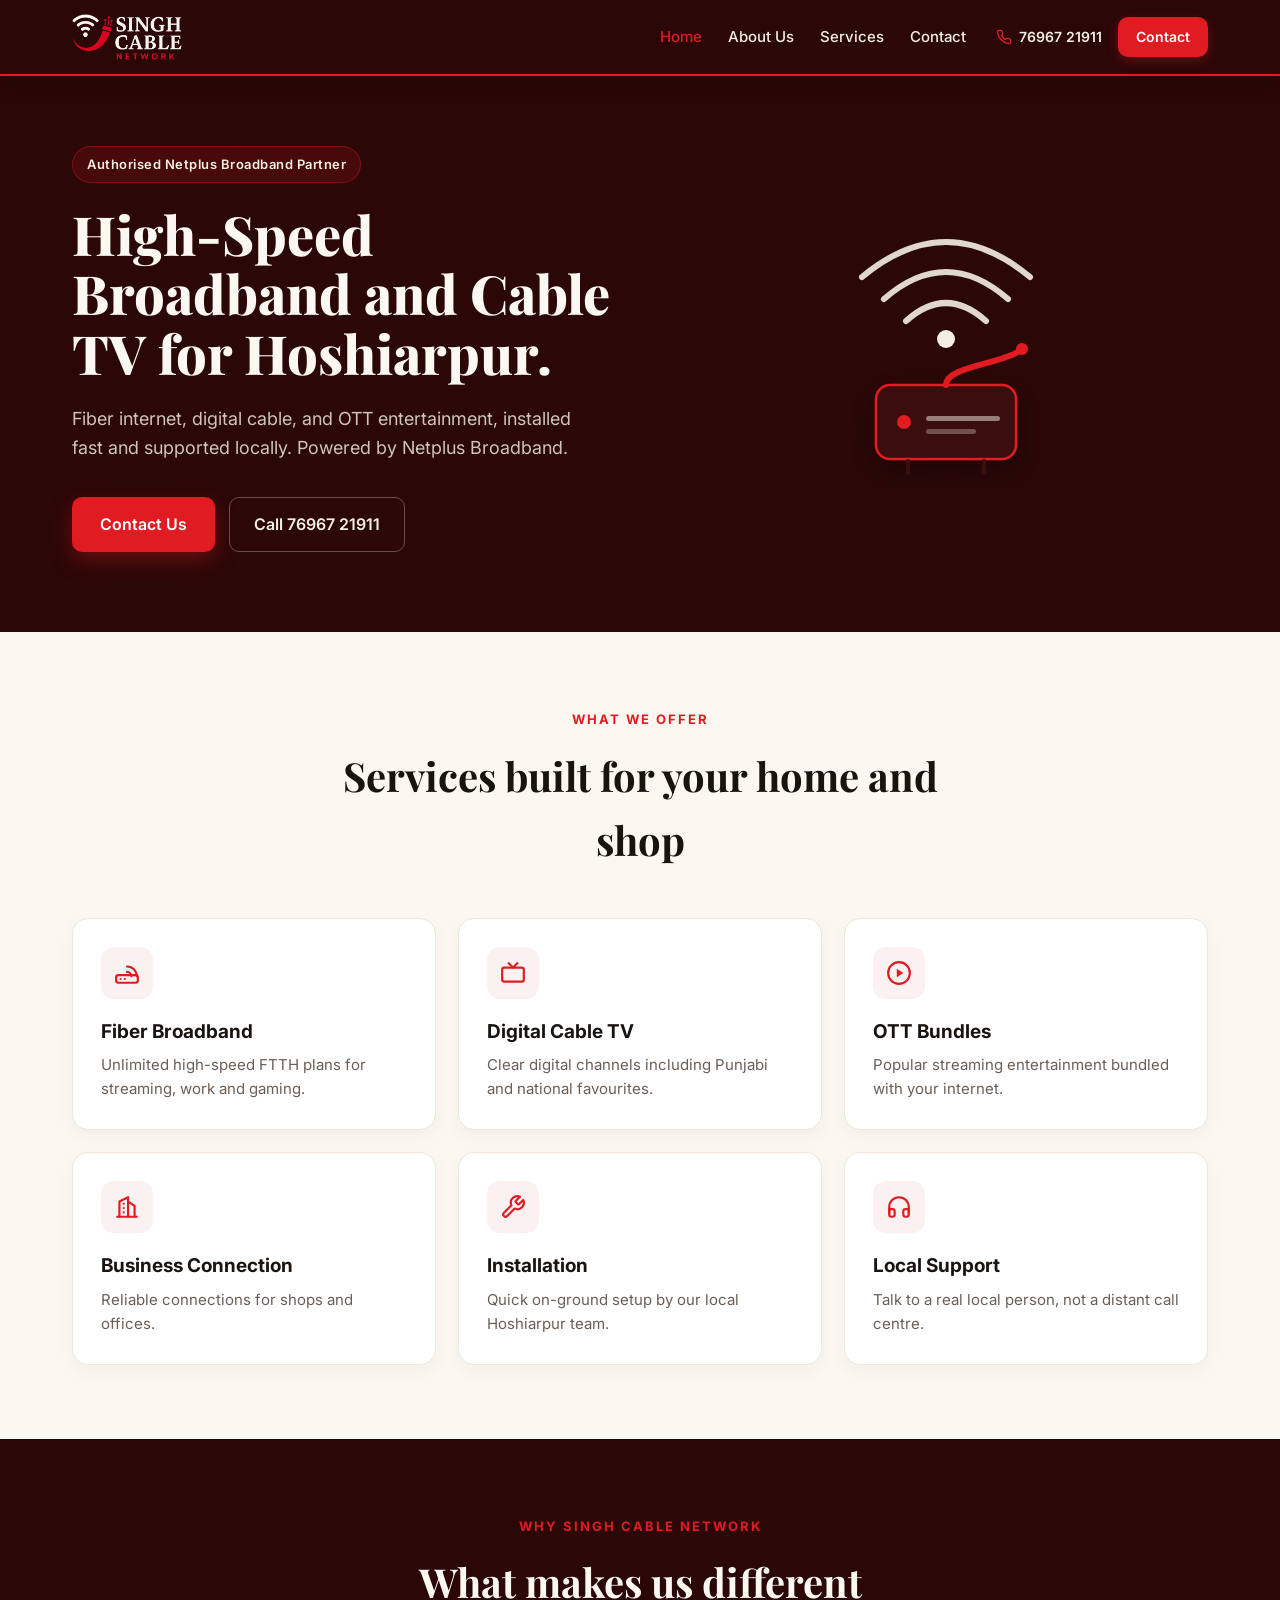
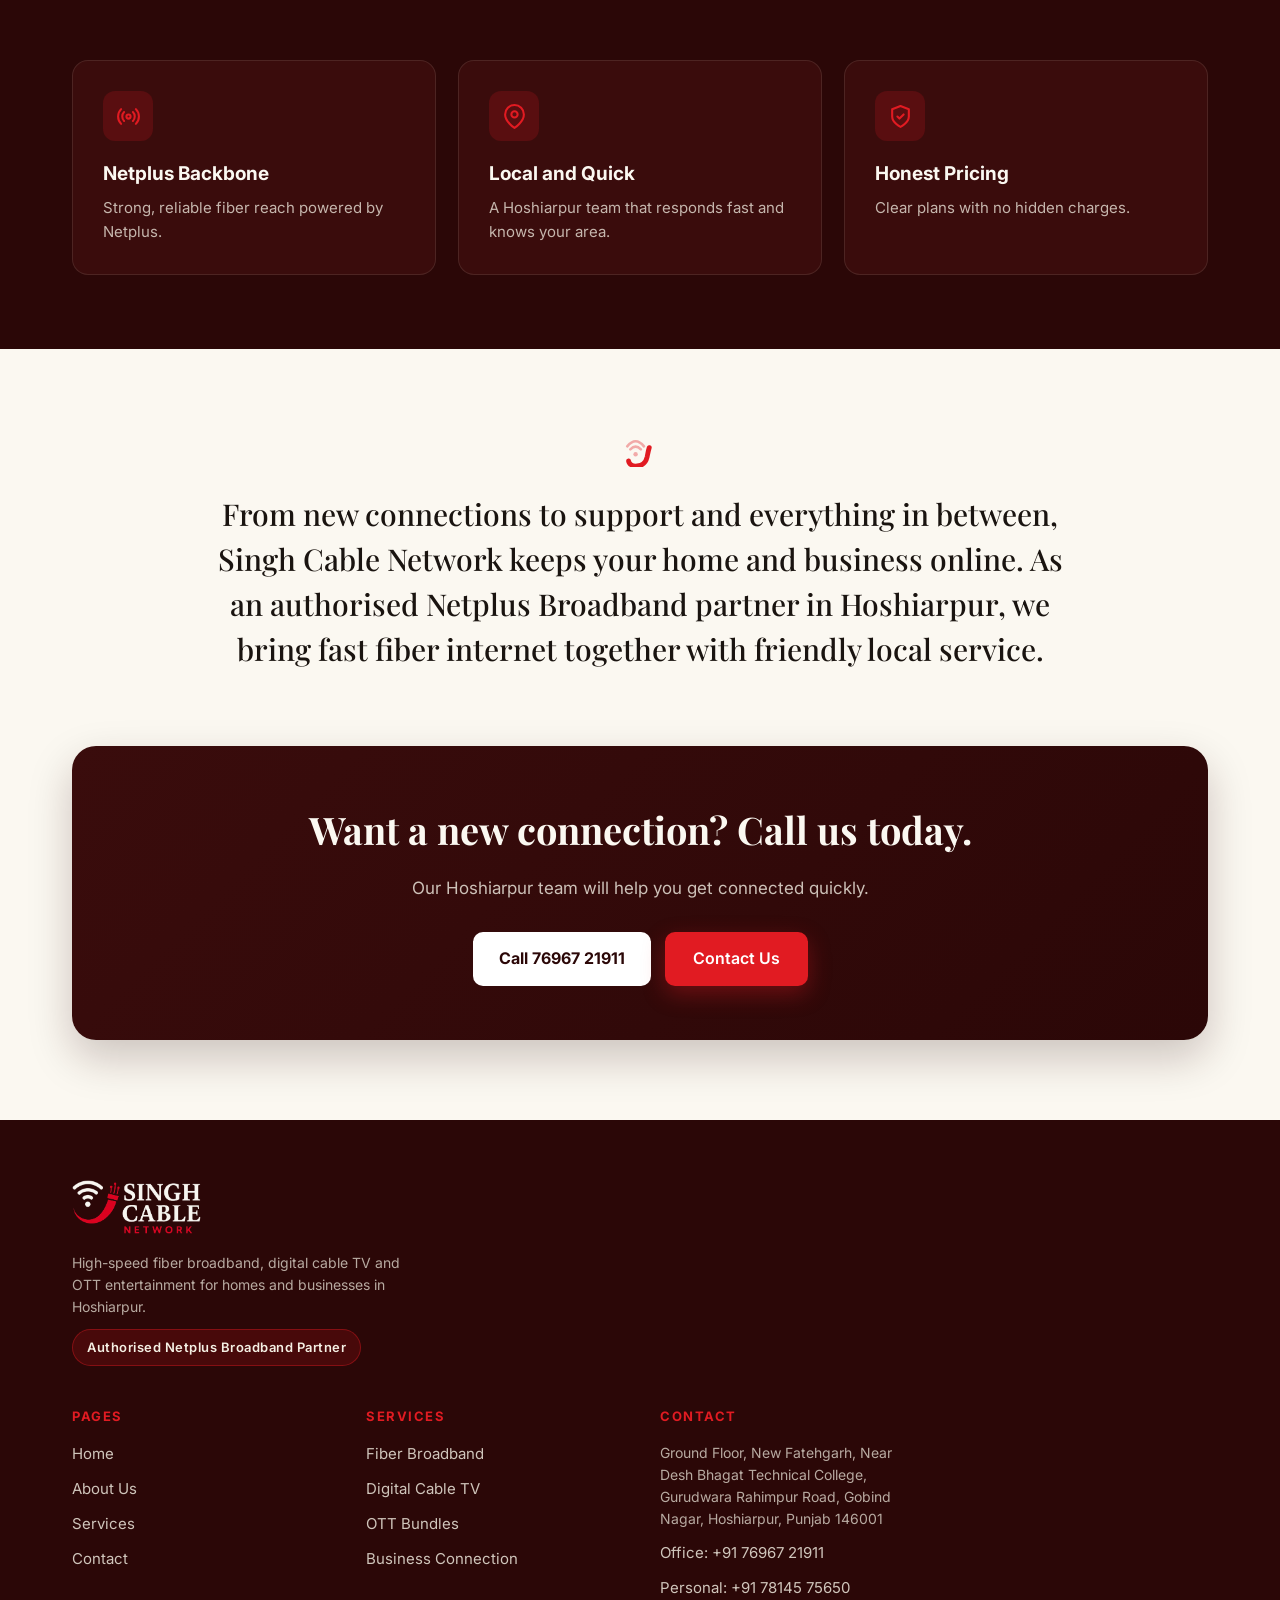
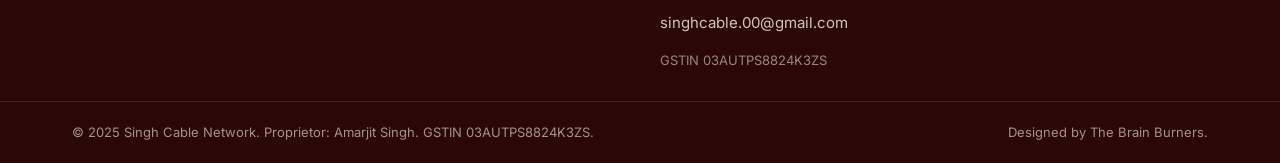
==== site/index.html @ cc9163fa "Add files via upload" ====
<!DOCTYPE html>
<html lang="en">
<head>
  <meta charset="utf-8" />
  <meta name="viewport" content="width=device-width, initial-scale=1" />
  <title>Singh Cable Network | Broadband and Cable TV in Hoshiarpur</title>
  <meta name="description" content="Singh Cable Network is an authorised Netplus Broadband partner in Hoshiarpur offering high-speed fiber broadband, digital cable TV, and OTT bundles for homes and businesses." />
  <link rel="icon" href="assets/favicon.svg" type="image/svg+xml" />
  <link rel="preconnect" href="https://fonts.googleapis.com" />
  <link rel="preconnect" href="https://fonts.gstatic.com" crossorigin />
  <link href="https://fonts.googleapis.com/css2?family=Playfair+Display:wght@500;600;700;800&family=Inter:wght@400;500;600;700&display=swap" rel="stylesheet" />
  <link rel="stylesheet" href="css/styles.css" />
  <script type="application/ld+json">
  {
    "@context": "https://schema.org",
    "@type": "LocalBusiness",
    "name": "Singh Cable Network",
    "description": "Authorised Netplus Broadband partner in Hoshiarpur offering fiber broadband, digital cable TV and OTT bundles.",
    "telephone": "+917696721911",
    "email": "singhcable.00@gmail.com",
    "taxID": "03AUTPS8824K3ZS",
    "areaServed": "Hoshiarpur, Punjab, India",
    "address": {
      "@type": "PostalAddress",
      "streetAddress": "Ground Floor, New Fatehgarh, Near Desh Bhagat Technical College, Gurudwara Rahimpur Road, Gobind Nagar",
      "addressLocality": "Hoshiarpur",
      "addressRegion": "Punjab",
      "postalCode": "146001",
      "addressCountry": "IN"
    }
  }
  </script>
</head>
<body>

  <header class="site-header">
    <div class="container header-inner">
      <a href="index.html" class="logo" aria-label="Singh Cable Network home">
        <img src="images/logo.png" alt="Singh Cable Network" />
      </a>
      <div class="header-group">
        <nav class="nav-desktop">
          <a href="index.html" class="active">Home</a>
          <a href="about.html">About Us</a>
          <a href="services.html">Services</a>
          <a href="contact.html">Contact</a>
        </nav>
        <div class="header-right">
          <a href="tel:+917696721911" class="header-phone">
            <svg width="16" height="16" viewBox="0 0 24 24" fill="none" stroke-width="2" stroke-linecap="round" stroke-linejoin="round"><path d="M22 16.92v3a2 2 0 0 1-2.18 2 19.79 19.79 0 0 1-8.63-3.07 19.5 19.5 0 0 1-6-6 19.79 19.79 0 0 1-3.07-8.67A2 2 0 0 1 4.11 2h3a2 2 0 0 1 2 1.72c.13.96.36 1.9.7 2.81a2 2 0 0 1-.45 2.11L8.09 9.91a16 16 0 0 0 6 6l1.27-1.27a2 2 0 0 1 2.11-.45c.91.34 1.85.57 2.81.7A2 2 0 0 1 22 16.92z"/></svg>
            <span>76967 21911</span>
          </a>
          <a href="contact.html" class="btn btn-red btn-sm">Contact</a>
        </div>
      </div>
      <button class="hamburger" aria-label="Open menu" aria-expanded="false">
        <span></span><span></span><span></span>
      </button>
    </div>
  </header>

  <div class="mobile-menu" hidden>
    <div class="mobile-menu-top">
      <span>Singh Cable Network</span>
      <button class="mobile-close" data-close-menu aria-label="Close menu">&#10005;</button>
    </div>
    <nav class="mobile-nav">
      <a href="index.html">Home</a>
      <a href="about.html">About Us</a>
      <a href="services.html">Services</a>
      <a href="contact.html">Contact</a>
    </nav>
    <a href="tel:+917696721911" class="mobile-call" data-close-menu>Call 76967 21911</a>
  </div>

  <main>
    <!-- Hero -->
    <section class="hero">
      <div class="container hero-inner">
        <div class="hero-text">
          <span class="pill">Authorised Netplus Broadband Partner</span>
          <h1>High-Speed Broadband and Cable TV for Hoshiarpur.</h1>
          <p>Fiber internet, digital cable, and OTT entertainment, installed fast and supported locally. Powered by Netplus Broadband.</p>
          <div class="hero-actions">
            <a href="contact.html" class="btn btn-red">Contact Us</a>
            <a href="tel:+917696721911" class="btn btn-ghost">Call 76967 21911</a>
          </div>
        </div>
        <div class="hero-art">
          <svg width="380" height="320" viewBox="0 0 380 320" aria-hidden="true">
            <defs><filter id="hsh" x="-20%" y="-20%" width="140%" height="140%"><feDropShadow dx="0" dy="10" stdDeviation="14" flood-color="#000" flood-opacity="0.35"/></filter></defs>
            <g fill="none" stroke="#F4EFE3" stroke-width="6" stroke-linecap="round" opacity="0.9">
              <path d="M150 132 Q190 96 230 132" />
              <path d="M128 110 Q190 56 252 110" />
              <path d="M106 88 Q190 18 274 88" />
            </g>
            <circle cx="190" cy="150" r="9" fill="#F4EFE3" />
            <g filter="url(#hsh)">
              <rect x="120" y="196" width="140" height="74" rx="14" fill="#3A0C0C" stroke="#E11B22" stroke-width="2.5" />
              <circle cx="148" cy="233" r="7" fill="#E11B22" />
              <rect x="170" y="227" width="74" height="5" rx="2.5" fill="rgba(244,239,227,0.5)" />
              <rect x="170" y="240" width="50" height="5" rx="2.5" fill="rgba(244,239,227,0.3)" />
              <rect x="150" y="270" width="4" height="16" rx="2" fill="#3A0C0C" />
              <rect x="226" y="270" width="4" height="16" rx="2" fill="#3A0C0C" />
            </g>
            <path d="M190 196 C190 178 240 176 264 162" fill="none" stroke="#E11B22" stroke-width="6" stroke-linecap="round" />
            <circle cx="266" cy="160" r="6" fill="#E11B22" />
          </svg>
        </div>
      </div>
    </section>

    <!-- Services overview -->
    <section class="container section">
      <div class="section-head">
        <span class="eyebrow">What We Offer</span>
        <h2>Services built for your home and shop</h2>
      </div>
      <div class="grid grid-auto mt-46">
        <article class="card">
          <div class="icon-badge"><svg width="26" height="26" viewBox="0 0 24 24" fill="none" stroke-width="2" stroke-linecap="round" stroke-linejoin="round"><rect x="2" y="14" width="20" height="7" rx="2"/><line x1="6" y1="17.5" x2="6" y2="17.5"/><line x1="10" y1="17.5" x2="10" y2="17.5"/><path d="M12 11a4 4 0 0 1 4 4"/><path d="M12 6a9 9 0 0 1 9 9"/></svg></div>
          <h3>Fiber Broadband</h3>
          <p>Unlimited high-speed FTTH plans for streaming, work and gaming.</p>
        </article>
        <article class="card">
          <div class="icon-badge"><svg width="26" height="26" viewBox="0 0 24 24" fill="none" stroke-width="2" stroke-linecap="round" stroke-linejoin="round"><rect x="2" y="7" width="20" height="13" rx="2"/><polyline points="8 3 12 7 16 3"/></svg></div>
          <h3>Digital Cable TV</h3>
          <p>Clear digital channels including Punjabi and national favourites.</p>
        </article>
        <article class="card">
          <div class="icon-badge"><svg width="26" height="26" viewBox="0 0 24 24" fill="none" stroke-width="2" stroke-linecap="round" stroke-linejoin="round"><circle cx="12" cy="12" r="10"/><polygon points="10 8 16 12 10 16 10 8" fill="#E11B22" stroke="none"/></svg></div>
          <h3>OTT Bundles</h3>
          <p>Popular streaming entertainment bundled with your internet.</p>
        </article>
        <article class="card">
          <div class="icon-badge"><svg width="26" height="26" viewBox="0 0 24 24" fill="none" stroke-width="2" stroke-linecap="round" stroke-linejoin="round"><path d="M3 21h18"/><path d="M5 21V7l8-4v18"/><path d="M19 21V11l-6-4"/><line x1="9" y1="9" x2="9" y2="9"/><line x1="9" y1="13" x2="9" y2="13"/><line x1="9" y1="17" x2="9" y2="17"/></svg></div>
          <h3>Business Connection</h3>
          <p>Reliable connections for shops and offices.</p>
        </article>
        <article class="card">
          <div class="icon-badge"><svg width="26" height="26" viewBox="0 0 24 24" fill="none" stroke-width="2" stroke-linecap="round" stroke-linejoin="round"><path d="M14.7 6.3a1 1 0 0 0 0 1.4l1.6 1.6a1 1 0 0 0 1.4 0l3.77-3.77a6 6 0 0 1-7.94 7.94l-6.91 6.91a2.12 2.12 0 0 1-3-3l6.91-6.91a6 6 0 0 1 7.94-7.94l-3.76 3.76z"/></svg></div>
          <h3>Installation</h3>
          <p>Quick on-ground setup by our local Hoshiarpur team.</p>
        </article>
        <article class="card">
          <div class="icon-badge"><svg width="26" height="26" viewBox="0 0 24 24" fill="none" stroke-width="2" stroke-linecap="round" stroke-linejoin="round"><path d="M3 18v-6a9 9 0 0 1 18 0v6"/><path d="M21 19a2 2 0 0 1-2 2h-1a2 2 0 0 1-2-2v-3a2 2 0 0 1 2-2h3z"/><path d="M3 19a2 2 0 0 0 2 2h1a2 2 0 0 0 2-2v-3a2 2 0 0 0-2-2H3z"/></svg></div>
          <h3>Local Support</h3>
          <p>Talk to a real local person, not a distant call centre.</p>
        </article>
      </div>
    </section>

    <!-- What makes us different -->
    <section class="section-dark">
      <div class="container section">
        <div class="section-head">
          <span class="eyebrow">Why Singh Cable Network</span>
          <h2>What makes us different</h2>
        </div>
        <div class="grid grid-auto-sm mt-46">
          <article class="card-dark">
            <div class="icon-badge-dark"><svg width="25" height="25" viewBox="0 0 24 24" fill="none" stroke-width="2" stroke-linecap="round" stroke-linejoin="round"><circle cx="12" cy="12" r="2"/><path d="M16.24 7.76a6 6 0 0 1 0 8.49M7.76 16.24a6 6 0 0 1 0-8.49M19.07 4.93a10 10 0 0 1 0 14.14M4.93 19.07a10 10 0 0 1 0-14.14"/></svg></div>
            <h3>Netplus Backbone</h3>
            <p>Strong, reliable fiber reach powered by Netplus.</p>
          </article>
          <article class="card-dark">
            <div class="icon-badge-dark"><svg width="25" height="25" viewBox="0 0 24 24" fill="none" stroke-width="2" stroke-linecap="round" stroke-linejoin="round"><path d="M21 10c0 7-9 13-9 13s-9-6-9-13a9 9 0 0 1 18 0z"/><circle cx="12" cy="10" r="3"/></svg></div>
            <h3>Local and Quick</h3>
            <p>A Hoshiarpur team that responds fast and knows your area.</p>
          </article>
          <article class="card-dark">
            <div class="icon-badge-dark"><svg width="25" height="25" viewBox="0 0 24 24" fill="none" stroke-width="2" stroke-linecap="round" stroke-linejoin="round"><path d="M12 22s8-4 8-10V5l-8-3-8 3v7c0 6 8 10 8 10z"/><path d="M9 12l2 2 4-4"/></svg></div>
            <h3>Honest Pricing</h3>
            <p>Clear plans with no hidden charges.</p>
          </article>
        </div>
      </div>
    </section>

    <!-- Info quote -->
    <section class="container info">
      <svg width="44" height="44" viewBox="0 0 100 100" aria-hidden="true">
        <g fill="none" stroke="#E11B22" stroke-width="6" stroke-linecap="round" opacity="0.35"><path d="M28 60 Q40 48 52 60"/><path d="M21 53 Q40 30 59 53"/></g>
        <circle cx="40" cy="71" r="5" fill="#E11B22" opacity="0.35"/>
        <path d="M24 86 C26 102 60 104 66 78 C68 68 69 62 71 56" fill="none" stroke="#E11B22" stroke-width="11" stroke-linecap="round"/>
      </svg>
      <p>From new connections to support and everything in between, Singh Cable Network keeps your home and business online. As an authorised Netplus Broadband partner in Hoshiarpur, we bring fast fiber internet together with friendly local service.</p>
    </section>

    <!-- CTA band -->
    <section class="cta-wrap">
      <div class="cta-band">
        <h2>Want a new connection? Call us today.</h2>
        <p>Our Hoshiarpur team will help you get connected quickly.</p>
        <div class="cta-actions">
          <a href="tel:+917696721911" class="btn btn-light">Call 76967 21911</a>
          <a href="contact.html" class="btn btn-red">Contact Us</a>
        </div>
      </div>
    </section>
  </main>

  <!-- FOOTER -->
  <footer class="site-footer">
    <div class="container footer-grid">
      <div class="footer-brand">
        <img src="images/logo.png" alt="Singh Cable Network" />
        <p>High-speed fiber broadband, digital cable TV and OTT entertainment for homes and businesses in Hoshiarpur.</p>
        <span class="pill">Authorised Netplus Broadband Partner</span>
      </div>
      <div class="footer-col">
        <h4>Pages</h4>
        <div class="footer-links">
          <a href="index.html">Home</a>
          <a href="about.html">About Us</a>
          <a href="services.html">Services</a>
          <a href="contact.html">Contact</a>
        </div>
      </div>
      <div class="footer-col">
        <h4>Services</h4>
        <div class="footer-links">
          <span>Fiber Broadband</span>
          <span>Digital Cable TV</span>
          <span>OTT Bundles</span>
          <span>Business Connection</span>
        </div>
      </div>
      <div class="footer-col footer-contact">
        <h4>Contact</h4>
        <p>Ground Floor, New Fatehgarh, Near Desh Bhagat Technical College, Gurudwara Rahimpur Road, Gobind Nagar, Hoshiarpur, Punjab 146001</p>
        <div class="footer-links">
          <a href="tel:+917696721911">Office: +91 76967 21911</a>
          <a href="tel:+917814575650">Personal: +91 78145 75650</a>
          <a href="mailto:singhcable.00@gmail.com">singhcable.00@gmail.com</a>
          <span class="gstin">GSTIN 03AUTPS8824K3ZS</span>
        </div>
      </div>
    </div>
    <div class="footer-bottom">
      <div class="container">
        <p>&copy; 2025 Singh Cable Network. Proprietor: Amarjit Singh. GSTIN 03AUTPS8824K3ZS.</p>
        <p>Designed by The Brain Burners.</p>
      </div>
    </div>
  </footer>

  <script src="js/main.js"></script>
</body>
</html>
---- site/css/styles.css ----
/* =========================================================
   Singh Cable Network — Site stylesheet
   ========================================================= */

:root {
  --maroon-deep: #2B0707;
  --maroon: #3A0C0C;
  --red: #E11B22;
  --red-dark: #B5141A;
  --cream: #F4EFE3;
  --cream-2: #FBF8F1;
  --ink: #1A1410;
  --muted: #6B5E55;
  --serif: 'Playfair Display', Georgia, serif;
  --sans: 'Inter', system-ui, -apple-system, sans-serif;
}

* { box-sizing: border-box; }
html { scroll-behavior: smooth; }
body {
  margin: 0;
  font-family: var(--sans);
  color: var(--ink);
  background: var(--cream-2);
  line-height: 1.6;
}
a { text-decoration: none; }
img { max-width: 100%; display: block; }
input, textarea, button { font-family: inherit; }
::selection { background: var(--red); color: #fff; }
:focus-visible { outline: 3px solid var(--red); outline-offset: 2px; border-radius: 4px; }

.container { max-width: 1180px; margin: 0 auto; padding-left: 22px; padding-right: 22px; }

/* ---------- Buttons ---------- */
.btn {
  display: inline-flex;
  align-items: center;
  justify-content: center;
  gap: 8px;
  font-weight: 600;
  border-radius: 10px;
  border: none;
  cursor: pointer;
  transition: background .15s ease, box-shadow .15s ease, transform .15s ease;
}
.btn-red { background: var(--red); color: #fff; font-size: 16px; padding: 14px 28px; box-shadow: 0 8px 22px rgba(225,27,34,.34); }
.btn-red:hover { background: var(--red-dark); }
.btn-sm { font-size: 14px; padding: 9px 18px; box-shadow: 0 4px 12px rgba(225,27,34,.3); }
.btn-light { background: #fff; color: var(--maroon-deep); font-size: 16px; font-weight: 700; padding: 14px 26px; border-radius: 10px; }
.btn-ghost { background: transparent; color: var(--cream); font-size: 16px; padding: 14px 24px; border-radius: 10px; border: 1px solid rgba(244,239,227,.3); }
.btn-dark { background: var(--maroon-deep); color: var(--cream); font-size: 15px; padding: 12px 24px; border-radius: 10px; }
.btn-block { width: 100%; }

/* ---------- Header ---------- */
.site-header {
  position: sticky;
  top: 0;
  z-index: 50;
  background: var(--maroon-deep);
  border-bottom: 2px solid var(--red);
  box-shadow: 0 6px 24px rgba(0,0,0,.18);
}
.header-inner {
  display: flex;
  align-items: center;
  justify-content: space-between;
  gap: 18px;
  padding-top: 14px;
  padding-bottom: 14px;
}
.logo img { height: 46px; width: auto; }
.nav-desktop { display: flex; align-items: center; gap: 26px; }
.nav-desktop a { color: var(--cream); font-size: 15px; font-weight: 500; }
.nav-desktop a:hover { color: #fff; }
.nav-desktop a.active { color: var(--red); }
.header-right { display: flex; align-items: center; gap: 16px; }
.header-phone { display: flex; align-items: center; gap: 7px; color: var(--cream); font-size: 14px; font-weight: 600; }
.header-phone svg { stroke: var(--red); }
.header-group { display: flex; align-items: center; gap: 30px; }

.hamburger {
  display: none;
  flex-direction: column;
  gap: 4px;
  background: transparent;
  border: 1px solid rgba(244,239,227,.3);
  border-radius: 9px;
  padding: 9px 11px;
}
.hamburger span { display: block; width: 20px; height: 2px; background: var(--cream); border-radius: 2px; }

/* ---------- Mobile menu ---------- */
.mobile-menu {
  position: fixed;
  inset: 0;
  z-index: 60;
  background: var(--maroon-deep);
  display: flex;
  flex-direction: column;
  padding: 22px;
}
.mobile-menu[hidden] { display: none; }
.mobile-menu-top { display: flex; justify-content: space-between; align-items: center; }
.mobile-menu-top span { font-family: var(--serif); font-weight: 700; font-size: 20px; color: var(--cream); }
.mobile-close { background: transparent; border: 1px solid rgba(244,239,227,.3); border-radius: 9px; padding: 8px 12px; color: var(--cream); font-size: 18px; cursor: pointer; }
.mobile-nav { display: flex; flex-direction: column; gap: 6px; margin-top: 42px; }
.mobile-nav a { color: var(--cream); font-size: 22px; font-weight: 600; padding: 16px 4px; border-bottom: 1px solid rgba(244,239,227,.12); }
.mobile-call { margin-top: auto; background: var(--red); color: #fff; font-size: 17px; font-weight: 600; padding: 15px; border-radius: 10px; text-align: center; }

/* ---------- Sections ---------- */
.section { padding-top: 74px; padding-bottom: 74px; }
.section-dark { background: var(--maroon-deep); color: var(--cream); }
.eyebrow { color: var(--red); font-size: 13px; font-weight: 700; letter-spacing: 2px; text-transform: uppercase; }
.section-head { text-align: center; max-width: 620px; margin: 0 auto; }
.section-head h2 { font-family: var(--serif); font-weight: 700; font-size: clamp(28px,4vw,40px); margin: 12px 0 0; }
.section-dark .section-head h2 { color: var(--cream-2); }

/* ---------- Hero ---------- */
.hero { background: var(--maroon-deep); color: var(--cream); overflow: hidden; }
.hero-inner { display: flex; flex-wrap: wrap; align-items: center; gap: 48px; padding-top: 70px; padding-bottom: 80px; }
.hero-text { flex: 1 1 360px; min-width: 300px; }
.pill {
  display: inline-block;
  background: rgba(225,27,34,.16);
  color: var(--cream);
  font-size: 13px;
  font-weight: 600;
  letter-spacing: .5px;
  padding: 7px 14px;
  border-radius: 999px;
  border: 1px solid rgba(225,27,34,.4);
}
.hero h1 { font-family: var(--serif); font-weight: 800; font-size: clamp(34px,5vw,54px); line-height: 1.1; margin: 22px 0 0; color: var(--cream-2); }
.hero p { font-size: 18px; color: rgba(244,239,227,.82); margin: 22px 0 0; max-width: 520px; }
.hero-actions { margin-top: 34px; display: flex; flex-wrap: wrap; gap: 14px; }
.hero-art { flex: 1 1 320px; min-width: 280px; display: flex; justify-content: center; }
.hero-art svg { max-width: 100%; height: auto; }

/* ---------- Page hero (interior) ---------- */
.page-hero { background: var(--maroon-deep); color: var(--cream); }
.page-hero .container { padding-top: 62px; padding-bottom: 48px; }
.page-hero h1 { font-family: var(--serif); font-weight: 800; font-size: clamp(32px,5vw,50px); line-height: 1.12; margin: 14px 0 0; color: var(--cream-2); max-width: 760px; }
.page-hero p { font-size: 18px; color: rgba(244,239,227,.8); margin: 18px 0 0; max-width: 600px; }

/* ---------- Cards grid ---------- */
.grid { display: grid; gap: 22px; }
.grid-auto { grid-template-columns: repeat(auto-fit, minmax(280px, 1fr)); }
.grid-auto-sm { grid-template-columns: repeat(auto-fit, minmax(260px, 1fr)); }
.mt-46 { margin-top: 46px; }

.card {
  background: #fff;
  border: 1px solid #efe7da;
  border-radius: 16px;
  padding: 28px;
  box-shadow: 0 6px 18px rgba(43,7,7,.04);
  transition: box-shadow .18s ease, border-color .18s ease;
}
.card:hover { box-shadow: 0 14px 32px rgba(43,7,7,.1); border-color: var(--red); }
.card h3 { font-size: 19px; font-weight: 700; margin: 18px 0 6px; color: var(--ink); }
.card p { font-size: 15px; color: var(--muted); margin: 0; }

.icon-badge {
  width: 52px; height: 52px;
  border-radius: 13px;
  background: #FBF1F1;
  display: flex; align-items: center; justify-content: center;
}
.icon-badge svg { stroke: var(--red); }

/* dark cards */
.card-dark {
  background: var(--maroon);
  border: 1px solid rgba(244,239,227,.1);
  border-radius: 16px;
  padding: 30px;
}
.card-dark h3 { font-size: 19px; font-weight: 700; margin: 18px 0 6px; color: var(--cream-2); }
.card-dark p { font-size: 15px; color: rgba(244,239,227,.75); margin: 0; }
.icon-badge-dark {
  width: 50px; height: 50px;
  border-radius: 12px;
  background: rgba(225,27,34,.18);
  display: flex; align-items: center; justify-content: center;
}
.icon-badge-dark svg { stroke: var(--red); }

/* ---------- Info quote ---------- */
.info { max-width: 900px; margin: 0 auto; text-align: center; padding-top: 74px; padding-bottom: 74px; }
.info svg { margin-bottom: 18px; }
.info p { font-family: var(--serif); font-size: clamp(22px,3vw,30px); line-height: 1.5; color: var(--ink); margin: 0; font-weight: 500; }

/* ---------- CTA band ---------- */
.cta-wrap { max-width: 1180px; margin: 0 auto; padding: 0 22px 80px; }
.cta-band {
  background: linear-gradient(135deg, var(--maroon) 0%, var(--maroon-deep) 100%);
  border-radius: 24px;
  padding: 54px 40px;
  text-align: center;
  box-shadow: 0 18px 44px rgba(43,7,7,.22);
}
.cta-band h2 { font-family: var(--serif); font-weight: 700; font-size: clamp(26px,4vw,38px); color: var(--cream-2); margin: 0; }
.cta-band p { font-size: 17px; color: rgba(244,239,227,.8); margin: 14px 0 30px; }
.cta-actions { display: flex; flex-wrap: wrap; gap: 14px; justify-content: center; }

/* ---------- About ---------- */
.about-story { display: flex; flex-wrap: wrap; gap: 48px; align-items: flex-start; padding-top: 70px; padding-bottom: 70px; }
.about-story-text { flex: 1 1 380px; min-width: 300px; }
.about-story-text h2 { font-family: var(--serif); font-weight: 700; font-size: 30px; color: var(--ink); margin: 0 0 18px; }
.about-story-text p { font-size: 17px; color: #473d35; margin: 0 0 16px; }
.about-story-text p:last-child { margin-bottom: 0; }
.fact-card {
  flex: 1 1 280px; min-width: 260px;
  background: #fff;
  border: 1px solid #efe7da;
  border-radius: 18px;
  padding: 32px;
  box-shadow: 0 8px 24px rgba(43,7,7,.06);
}
.fact-row { display: flex; justify-content: space-between; padding: 14px 0; border-bottom: 1px solid #f0e9dd; }
.fact-row:last-child { border-bottom: none; }
.fact-row .label { color: var(--muted); font-size: 15px; }
.fact-row .value { font-weight: 700; color: var(--ink); }
.fact-row .value.small { font-size: 13px; }

.team-heading { font-family: var(--serif); font-weight: 700; font-size: 30px; color: var(--ink); margin: 0 0 24px; }
.team-card { background: #fff; border: 1px solid #efe7da; border-radius: 16px; padding: 28px; display: flex; align-items: center; gap: 20px; }
.avatar {
  width: 66px; height: 66px; flex: none;
  border-radius: 50%;
  display: flex; align-items: center; justify-content: center;
  font-family: var(--serif); font-weight: 700; font-size: 24px;
}
.avatar.maroon { background: var(--maroon-deep); color: var(--cream); }
.avatar.red { background: var(--red); color: #fff; }
.team-card h3 { font-size: 19px; font-weight: 700; margin: 0; color: var(--ink); }
.team-card p { font-size: 15px; color: var(--muted); margin: 4px 0 0; }

.values { display: grid; gap: 18px; grid-template-columns: repeat(auto-fit, minmax(220px, 1fr)); }
.value { text-align: center; padding: 24px; }
.value .icon-badge { margin: 0 auto; width: 54px; height: 54px; border-radius: 14px; }
.value h3 { font-size: 17px; font-weight: 700; margin: 16px 0 4px; color: var(--ink); }
.value p { font-size: 14px; color: var(--muted); margin: 0; }

/* ---------- Services list ---------- */
.svc-list { max-width: 1080px; margin: 0 auto; display: flex; flex-direction: column; gap: 22px; padding-top: 64px; padding-bottom: 30px; }
.svc-row {
  background: #fff;
  border: 1px solid #efe7da;
  border-radius: 18px;
  padding: 32px;
  display: flex; flex-wrap: wrap; gap: 26px; align-items: flex-start;
}
.svc-icon { width: 58px; height: 58px; flex: none; border-radius: 14px; background: #FBF1F1; display: flex; align-items: center; justify-content: center; }
.svc-icon svg { stroke: var(--red); }
.svc-body { flex: 1 1 320px; }
.svc-body h2 { font-family: var(--serif); font-size: 24px; font-weight: 700; margin: 0 0 8px; color: var(--ink); }
.svc-body p { font-size: 16px; color: #473d35; margin: 0; }
.svc-note-wrap { max-width: 1080px; margin: 0 auto; padding: 20px 22px 84px; }
.svc-note { background: #FBF1F1; border: 1px solid #f3dada; border-radius: 18px; padding: 36px; text-align: center; }
.svc-note p { font-size: 17px; color: #473d35; margin: 0 auto 22px; max-width: 640px; }

/* ---------- Contact ---------- */
.contact-grid { display: flex; flex-wrap: wrap; gap: 34px; align-items: flex-start; padding-top: 56px; padding-bottom: 84px; }
.contact-info {
  flex: 1 1 360px; min-width: 300px;
  background: var(--maroon-deep); color: var(--cream);
  border-radius: 20px; padding: 38px;
  box-shadow: 0 14px 36px rgba(43,7,7,.18);
}
.contact-info h2 { font-family: var(--serif); font-size: 24px; font-weight: 700; margin: 0 0 24px; color: var(--cream-2); }
.contact-line { display: flex; gap: 14px; align-items: flex-start; margin-bottom: 22px; }
.contact-mini-icon {
  width: 40px; height: 40px; flex: none;
  border-radius: 10px; background: rgba(225,27,34,.18);
  display: flex; align-items: center; justify-content: center;
}
.contact-mini-icon svg { stroke: var(--red); }
.contact-line p { font-size: 15px; color: rgba(244,239,227,.85); margin: 0; line-height: 1.55; }
.contact-methods { display: flex; flex-direction: column; gap: 12px; margin-bottom: 24px; }
.contact-method { display: flex; gap: 14px; align-items: center; color: var(--cream); }
.contact-method .meta { display: block; font-size: 12px; color: rgba(244,239,227,.6); }
.contact-method .val { font-size: 16px; font-weight: 600; }
.contact-meta-row { border-top: 1px solid rgba(244,239,227,.14); padding-top: 18px; display: flex; flex-wrap: wrap; gap: 24px; }
.contact-meta-row .meta { display: block; font-size: 12px; color: rgba(244,239,227,.6); }
.contact-meta-row .val { font-size: 15px; font-weight: 600; }
.maps-btn { margin-top: 22px; display: flex; align-items: center; justify-content: center; gap: 9px; background: var(--red); color: #fff; font-size: 15px; font-weight: 600; padding: 13px; border-radius: 11px; }
.maps-btn:hover { background: var(--red-dark); }
.maps-btn svg { stroke: #fff; }

.contact-form-card {
  flex: 1 1 380px; min-width: 300px;
  background: #fff;
  border: 1px solid #efe7da;
  border-radius: 20px;
  padding: 38px;
  box-shadow: 0 8px 24px rgba(43,7,7,.06);
}
.contact-form-card h2 { font-family: var(--serif); font-size: 24px; font-weight: 700; margin: 0 0 6px; color: var(--ink); }
.form-intro { font-size: 15px; color: var(--muted); margin: 0 0 24px; }
.field-label { display: block; font-size: 14px; font-weight: 600; color: var(--ink); margin-bottom: 7px; }
.field-label .optional { color: var(--muted); font-weight: 400; }
.field {
  width: 100%;
  padding: 13px 15px;
  border: 1px solid #ddd2c4;
  border-radius: 10px;
  font-size: 15px;
  background: var(--cream-2);
}
.field-gap { margin-bottom: 18px; }
textarea.field { resize: vertical; }
.field-error { color: var(--red-dark); font-size: 13px; margin: 4px 0 12px; }
.send-error { color: var(--red-dark); font-size: 14px; margin: 0 0 14px; background: #FBF1F1; border: 1px solid #f3dada; border-radius: 9px; padding: 11px 13px; }
button.btn-red[disabled] { opacity: .6; cursor: default; }

.form-success { display: flex; flex-direction: column; align-items: center; text-align: center; padding: 30px 0; }
.success-circle { width: 64px; height: 64px; border-radius: 50%; background: #E9F7EE; display: flex; align-items: center; justify-content: center; }
.success-circle svg { stroke: #1F8A5B; }
.form-success h2 { font-family: var(--serif); font-size: 24px; font-weight: 700; margin: 20px 0 8px; color: var(--ink); }
.form-success p { font-size: 16px; color: var(--muted); margin: 0 0 24px; max-width: 320px; }

/* ---------- Footer ---------- */
.site-footer { background: var(--maroon-deep); color: var(--cream); }
.footer-grid { display: grid; gap: 40px; grid-template-columns: repeat(auto-fit, minmax(220px, 1fr)); padding-top: 60px; padding-bottom: 30px; }
.footer-brand { grid-column: 1 / -1; max-width: 380px; }
.footer-brand img { height: 54px; width: auto; }
.footer-brand p { font-size: 14px; color: rgba(244,239,227,.7); margin: 18px 0 10px; max-width: 340px; }
.footer-col h4 { font-size: 13px; font-weight: 700; letter-spacing: 1.5px; text-transform: uppercase; color: var(--red); margin: 0 0 16px; }
.footer-links { display: flex; flex-direction: column; gap: 11px; }
.footer-links a, .footer-links span { color: rgba(244,239,227,.82); font-size: 15px; }
.footer-links a:hover { color: #fff; }
.footer-contact p { font-size: 14px; color: rgba(244,239,227,.7); margin: 0 0 12px; line-height: 1.55; }
.footer-contact .gstin { color: rgba(244,239,227,.55); font-size: 13px; margin-top: 4px; }
.footer-bottom { border-top: 1px solid rgba(244,239,227,.12); }
.footer-bottom .container { padding-top: 20px; padding-bottom: 20px; display: flex; flex-wrap: wrap; gap: 8px 18px; justify-content: space-between; align-items: center; }
.footer-bottom p { font-size: 13px; color: rgba(244,239,227,.6); margin: 0; }

/* ---------- Responsive ---------- */
@media (max-width: 879px) {
  .nav-desktop, .header-group { display: none; }
  .hamburger { display: flex; }
}
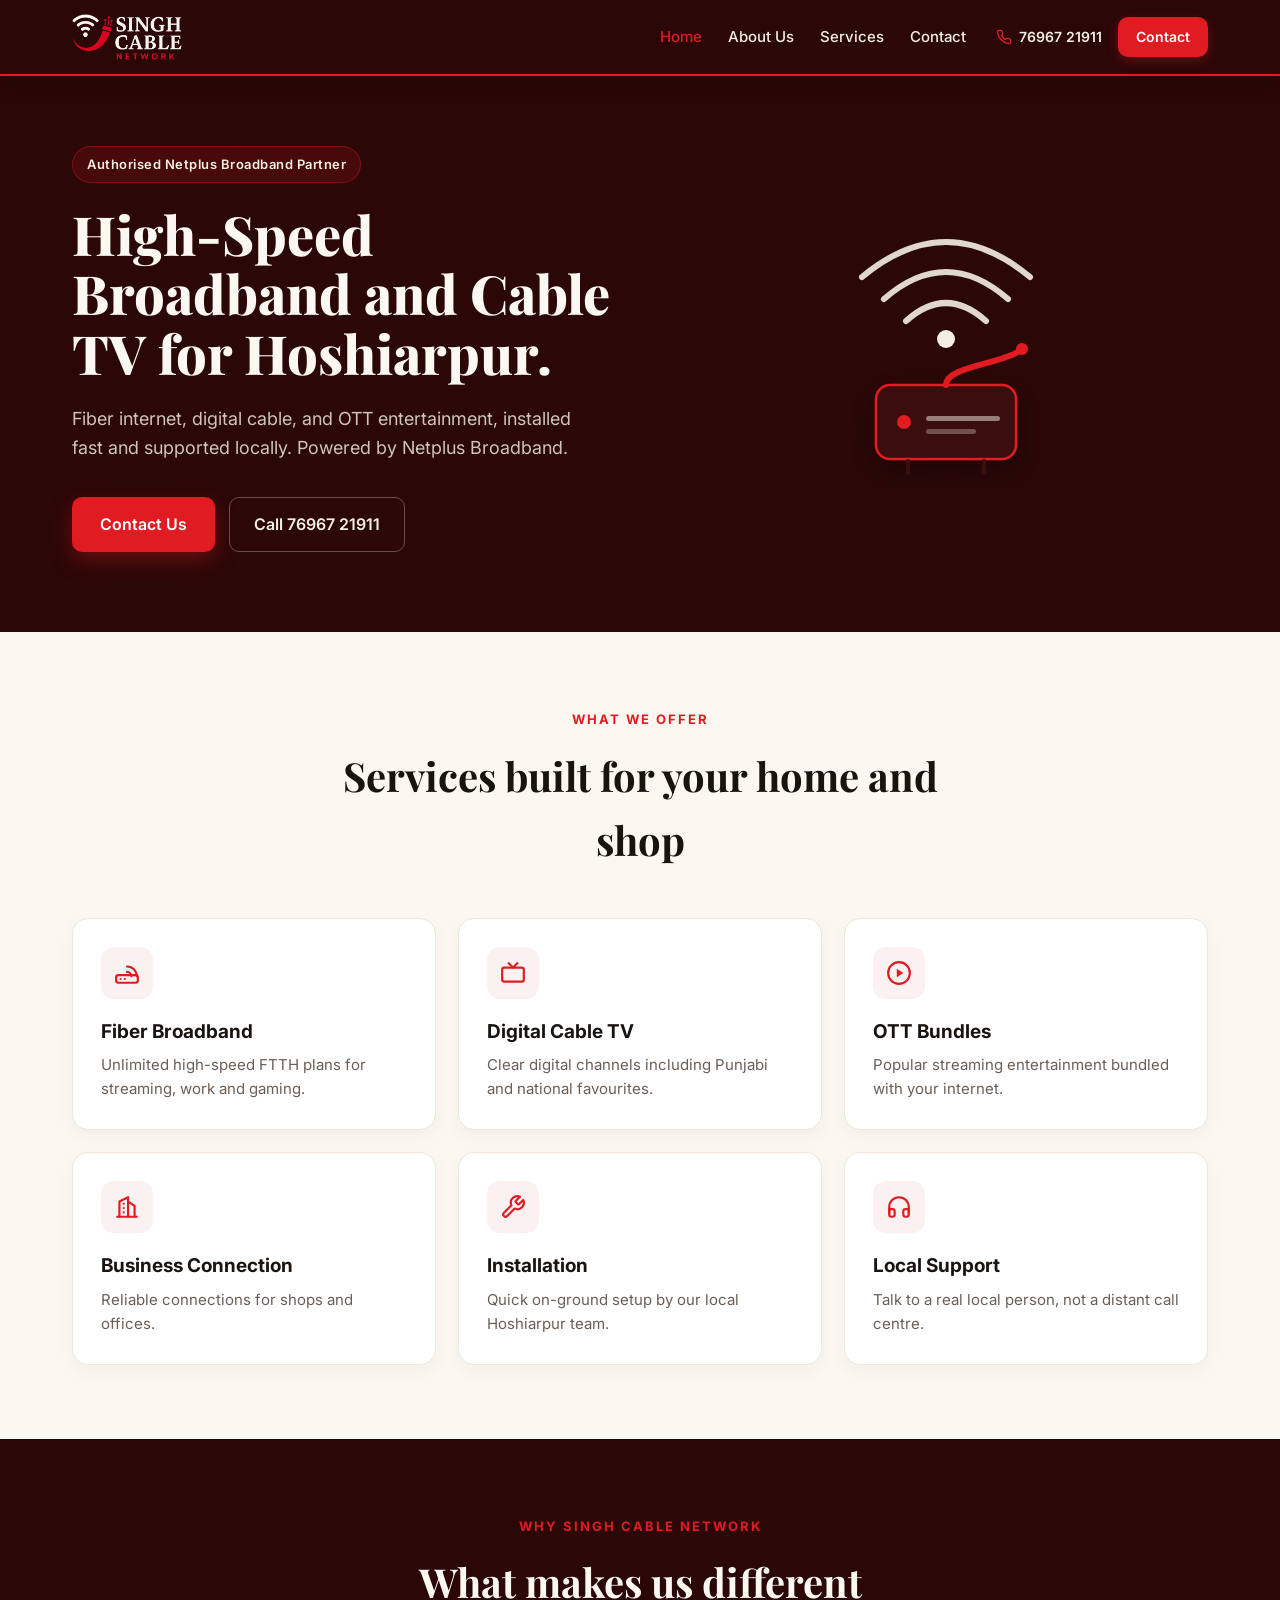
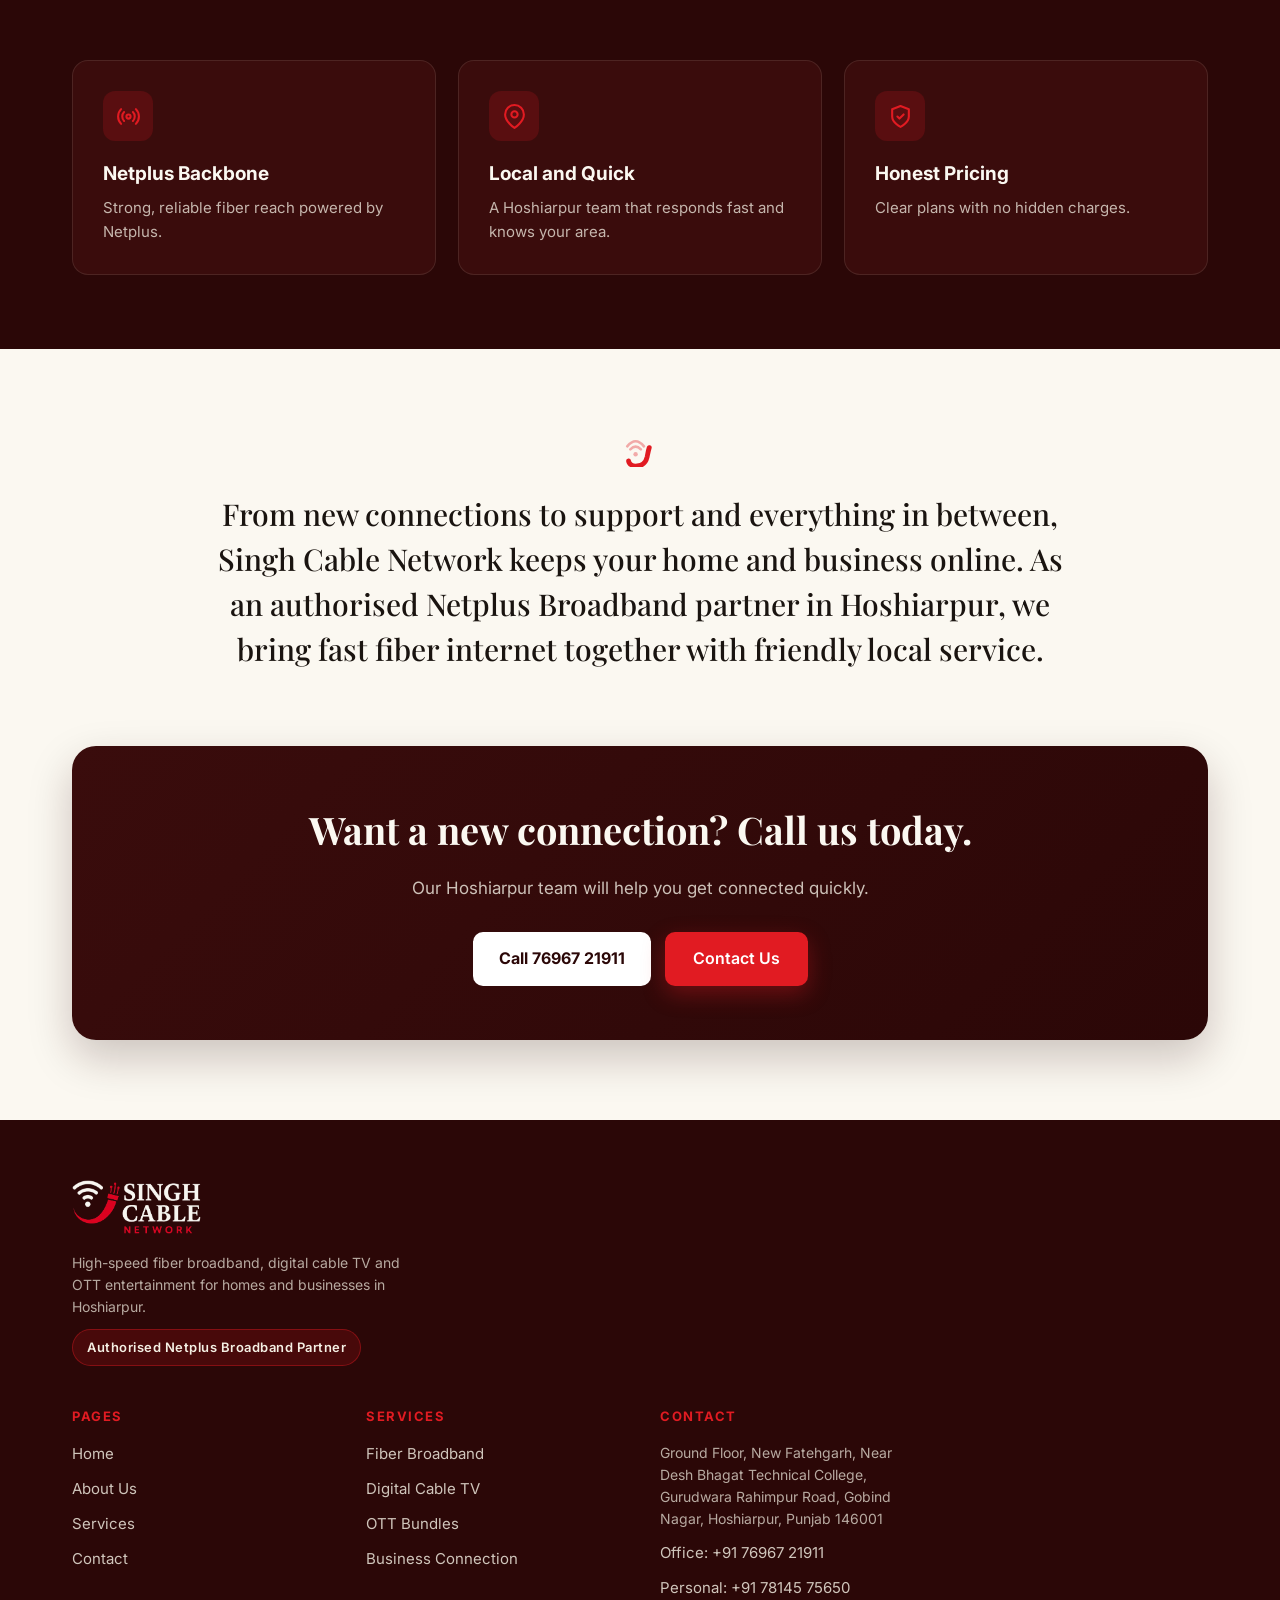
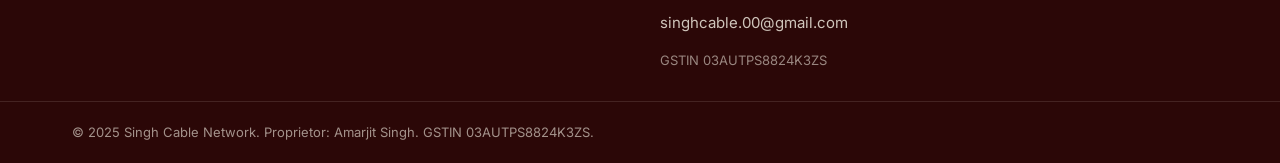
==== commit 5c69d121: "Update index.html" ====
--- a/site/index.html
+++ b/site/index.html
@@ -240,7 +240,6 @@
     <div class="footer-bottom">
       <div class="container">
         <p>&copy; 2025 Singh Cable Network. Proprietor: Amarjit Singh. GSTIN 03AUTPS8824K3ZS.</p>
-        <p>Designed by The Brain Burners.</p>
       </div>
     </div>
   </footer>
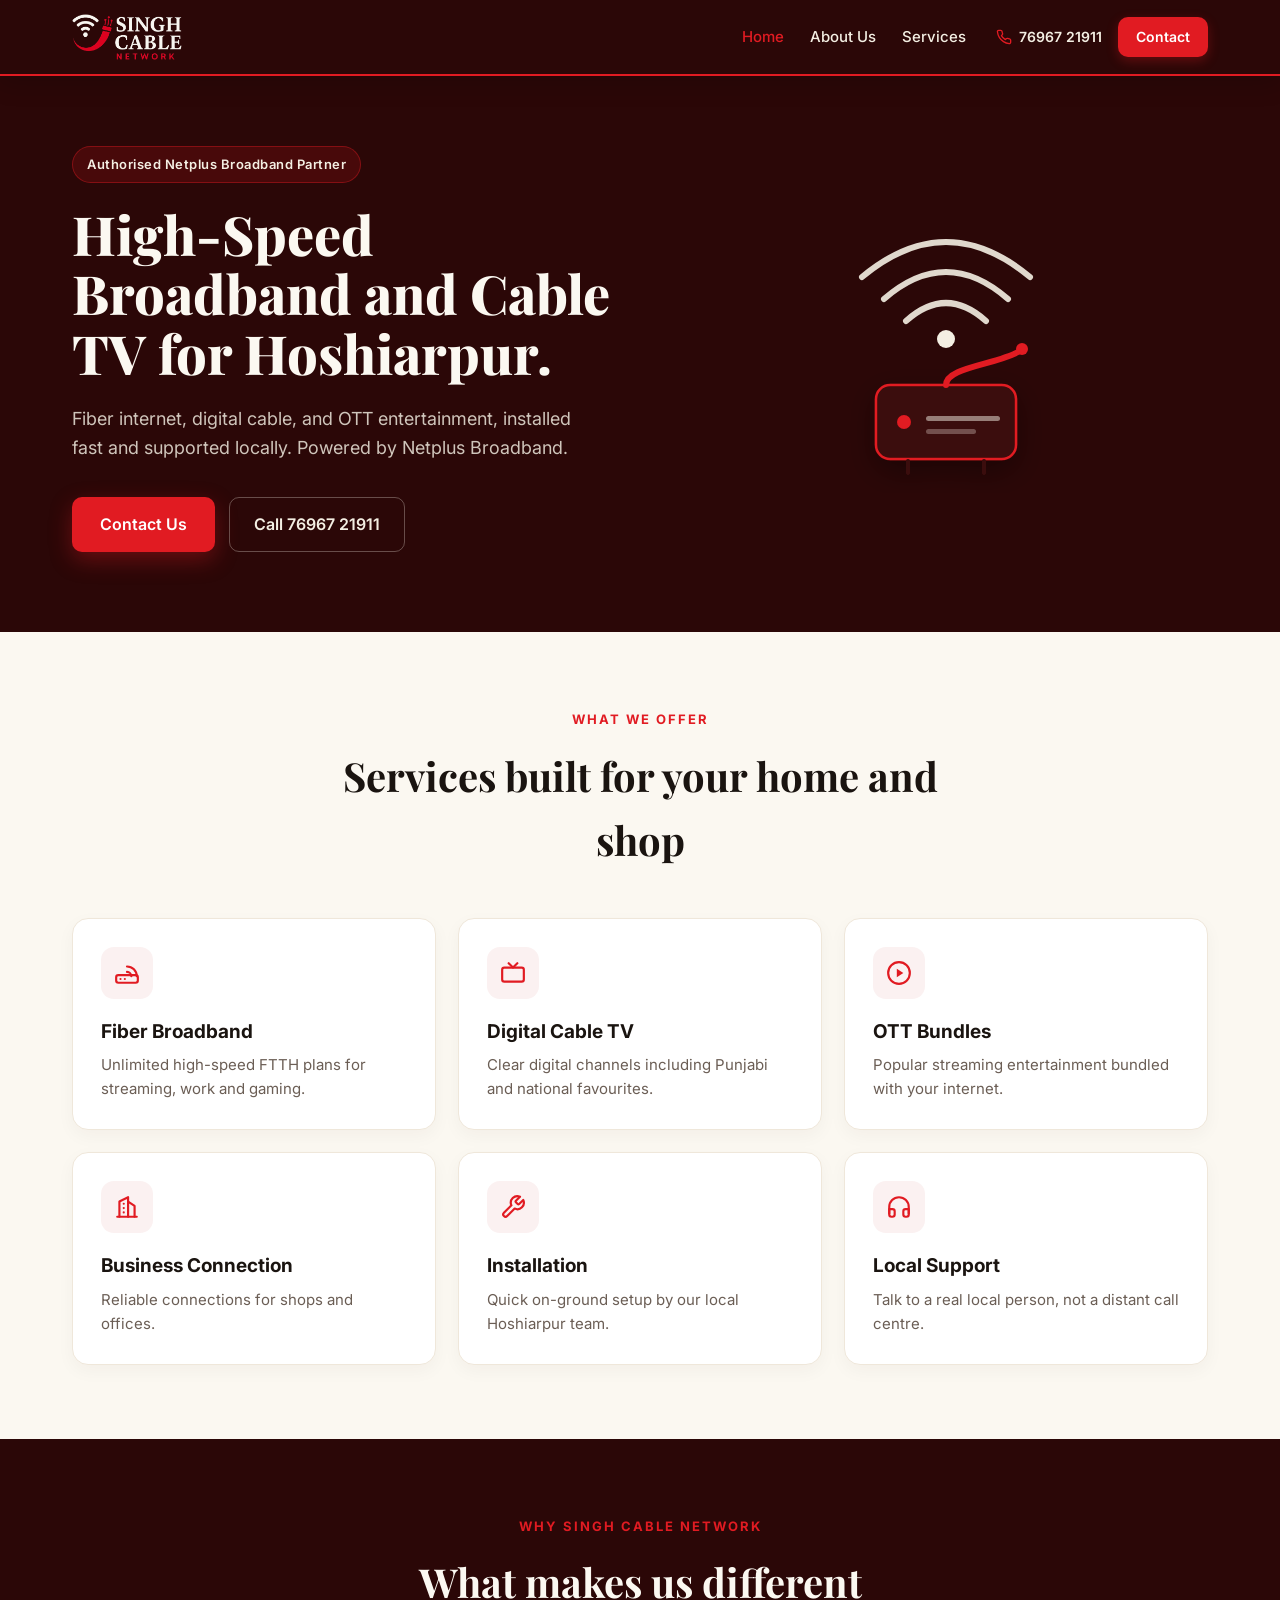
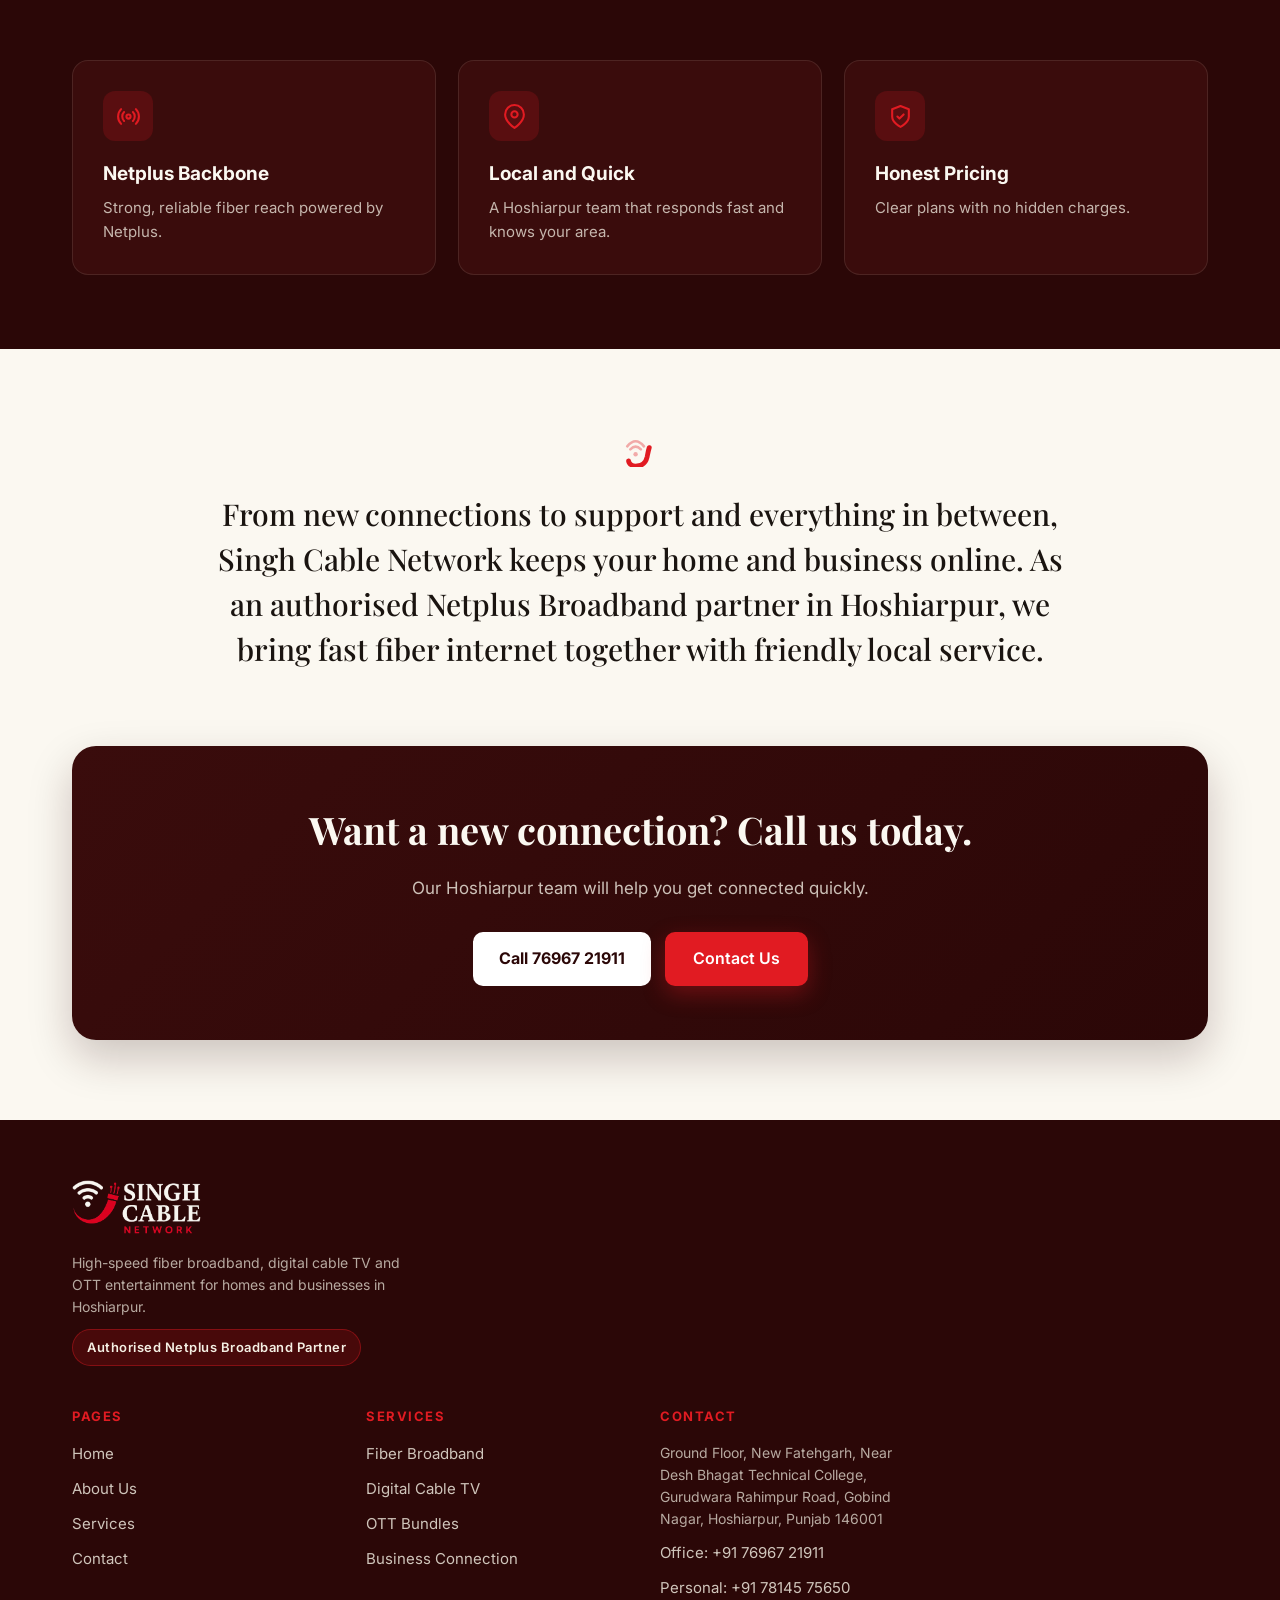
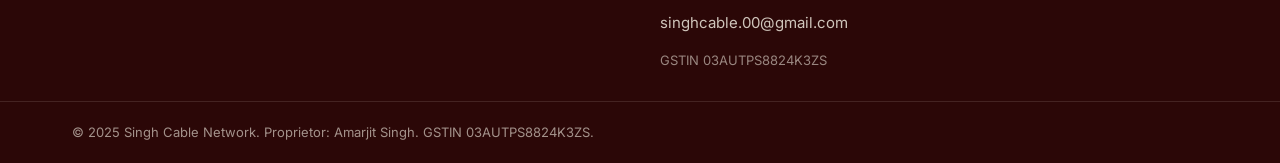
==== commit 42272e14: "Update index.html" ====
--- a/site/index.html
+++ b/site/index.html
@@ -43,7 +43,6 @@
           <a href="index.html" class="active">Home</a>
           <a href="about.html">About Us</a>
           <a href="services.html">Services</a>
-          <a href="contact.html">Contact</a>
         </nav>
         <div class="header-right">
           <a href="tel:+917696721911" class="header-phone">
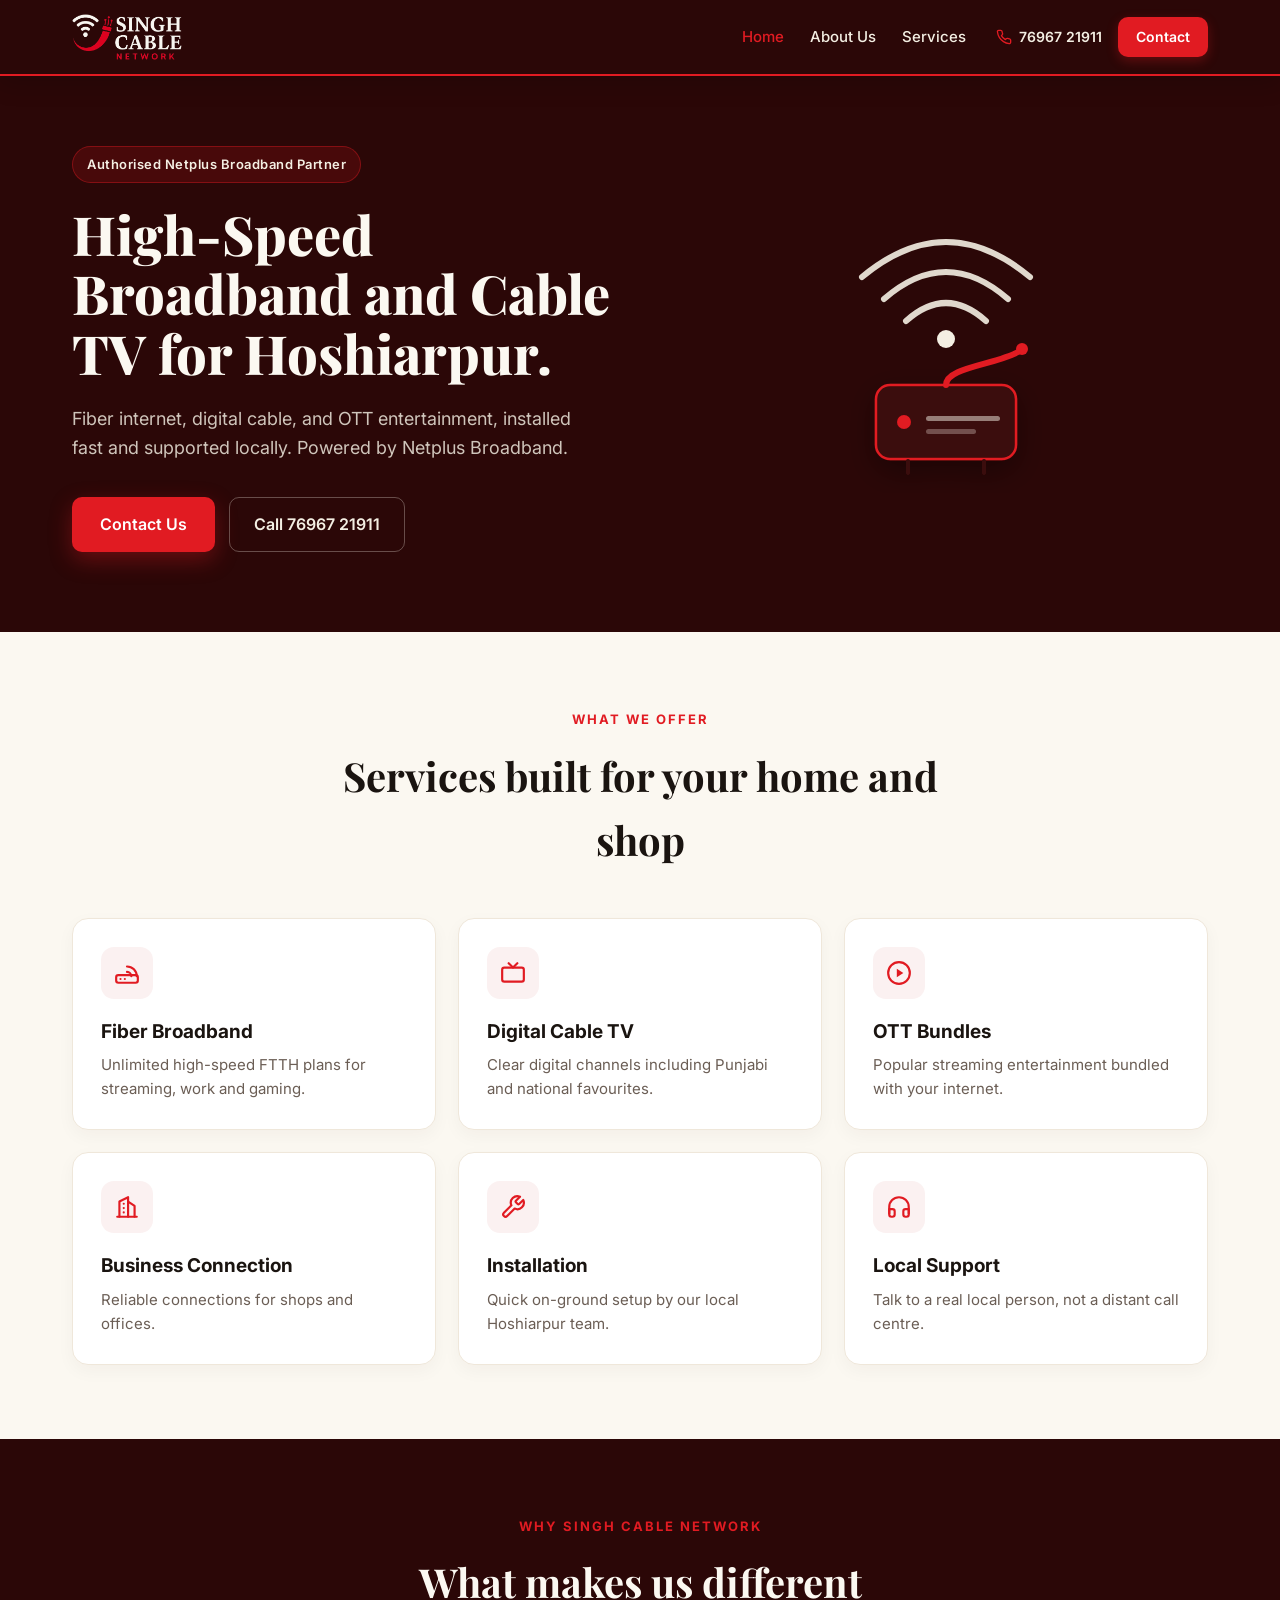
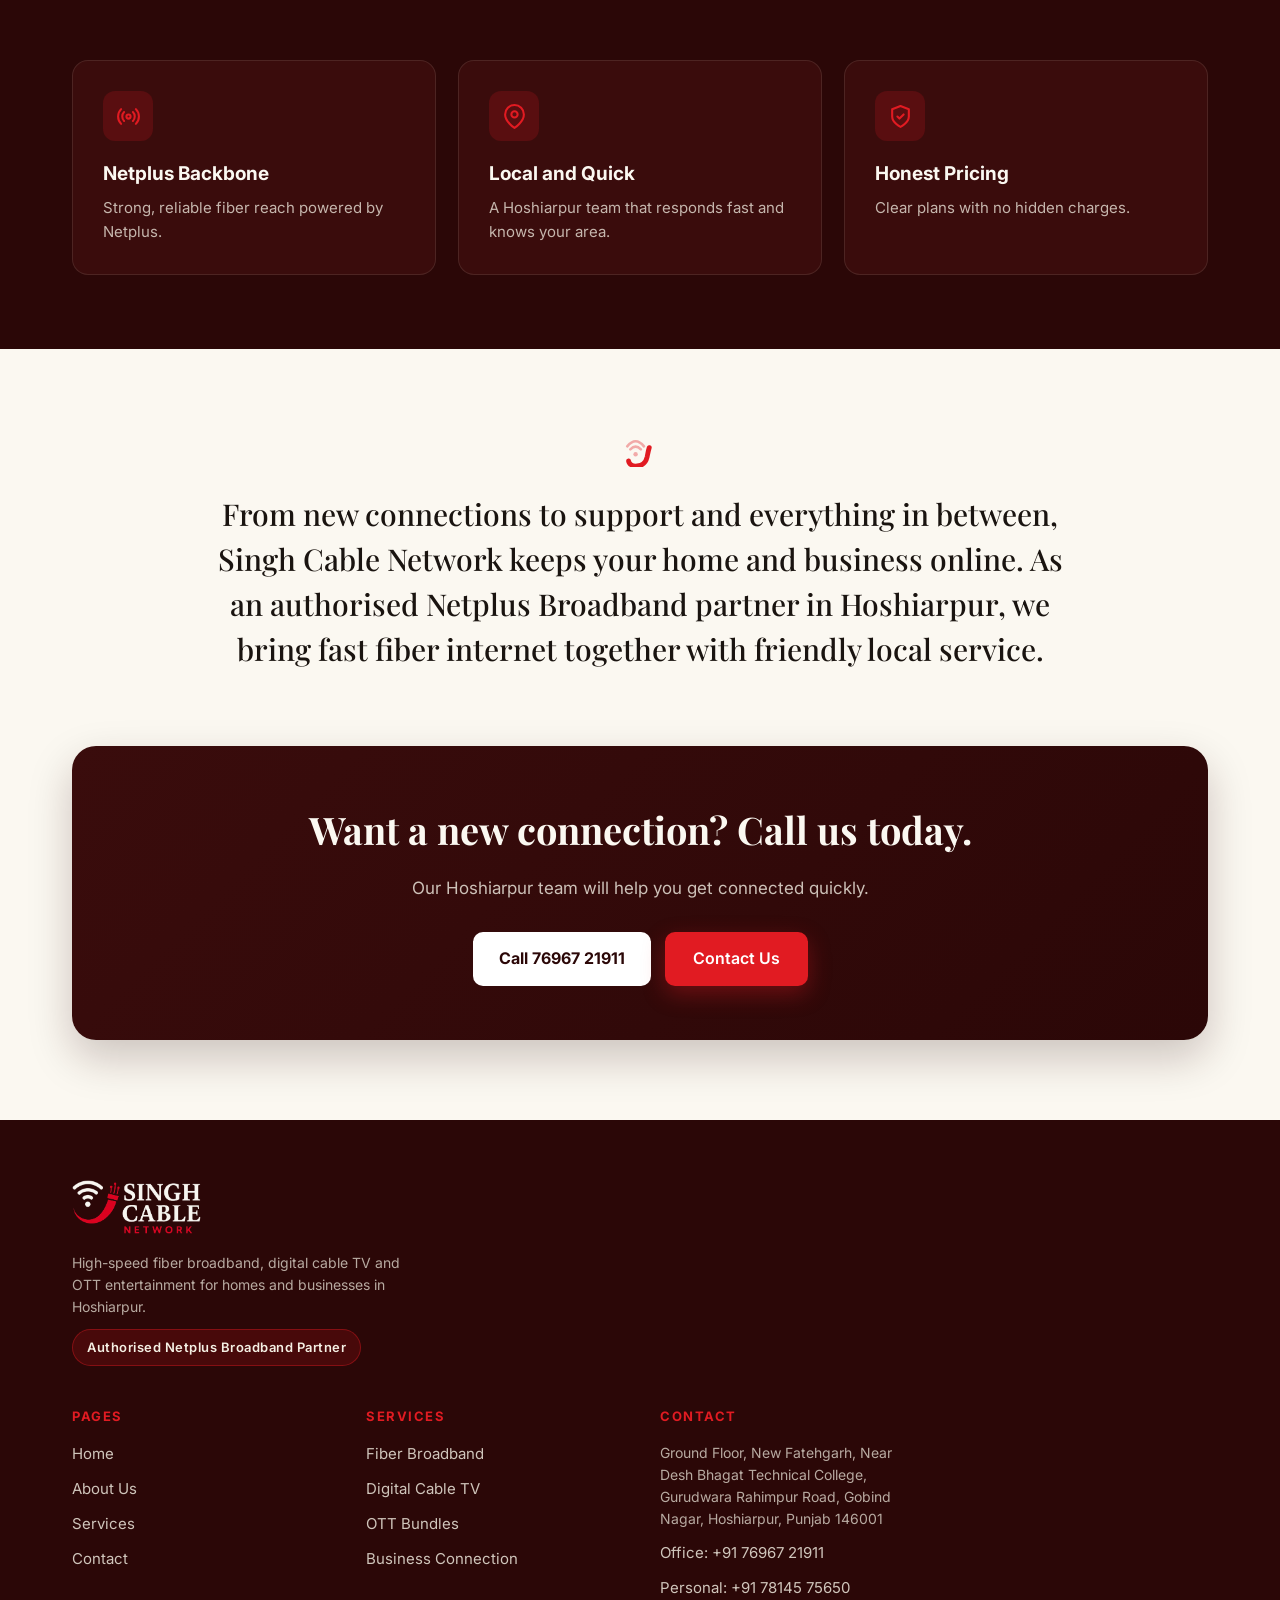
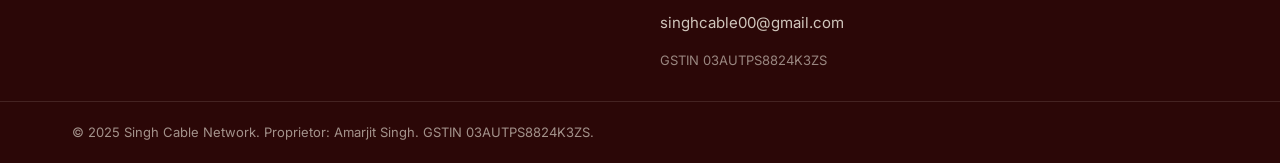
==== commit 0e043f34: "Update index.html" ====
--- a/site/index.html
+++ b/site/index.html
@@ -231,7 +231,7 @@
         <div class="footer-links">
           <a href="tel:+917696721911">Office: +91 76967 21911</a>
           <a href="tel:+917814575650">Personal: +91 78145 75650</a>
-          <a href="mailto:singhcable.00@gmail.com">singhcable.00@gmail.com</a>
+          <a href="mailto:singhcable00@gmail.com">singhcable00@gmail.com</a>
           <span class="gstin">GSTIN 03AUTPS8824K3ZS</span>
         </div>
       </div>
